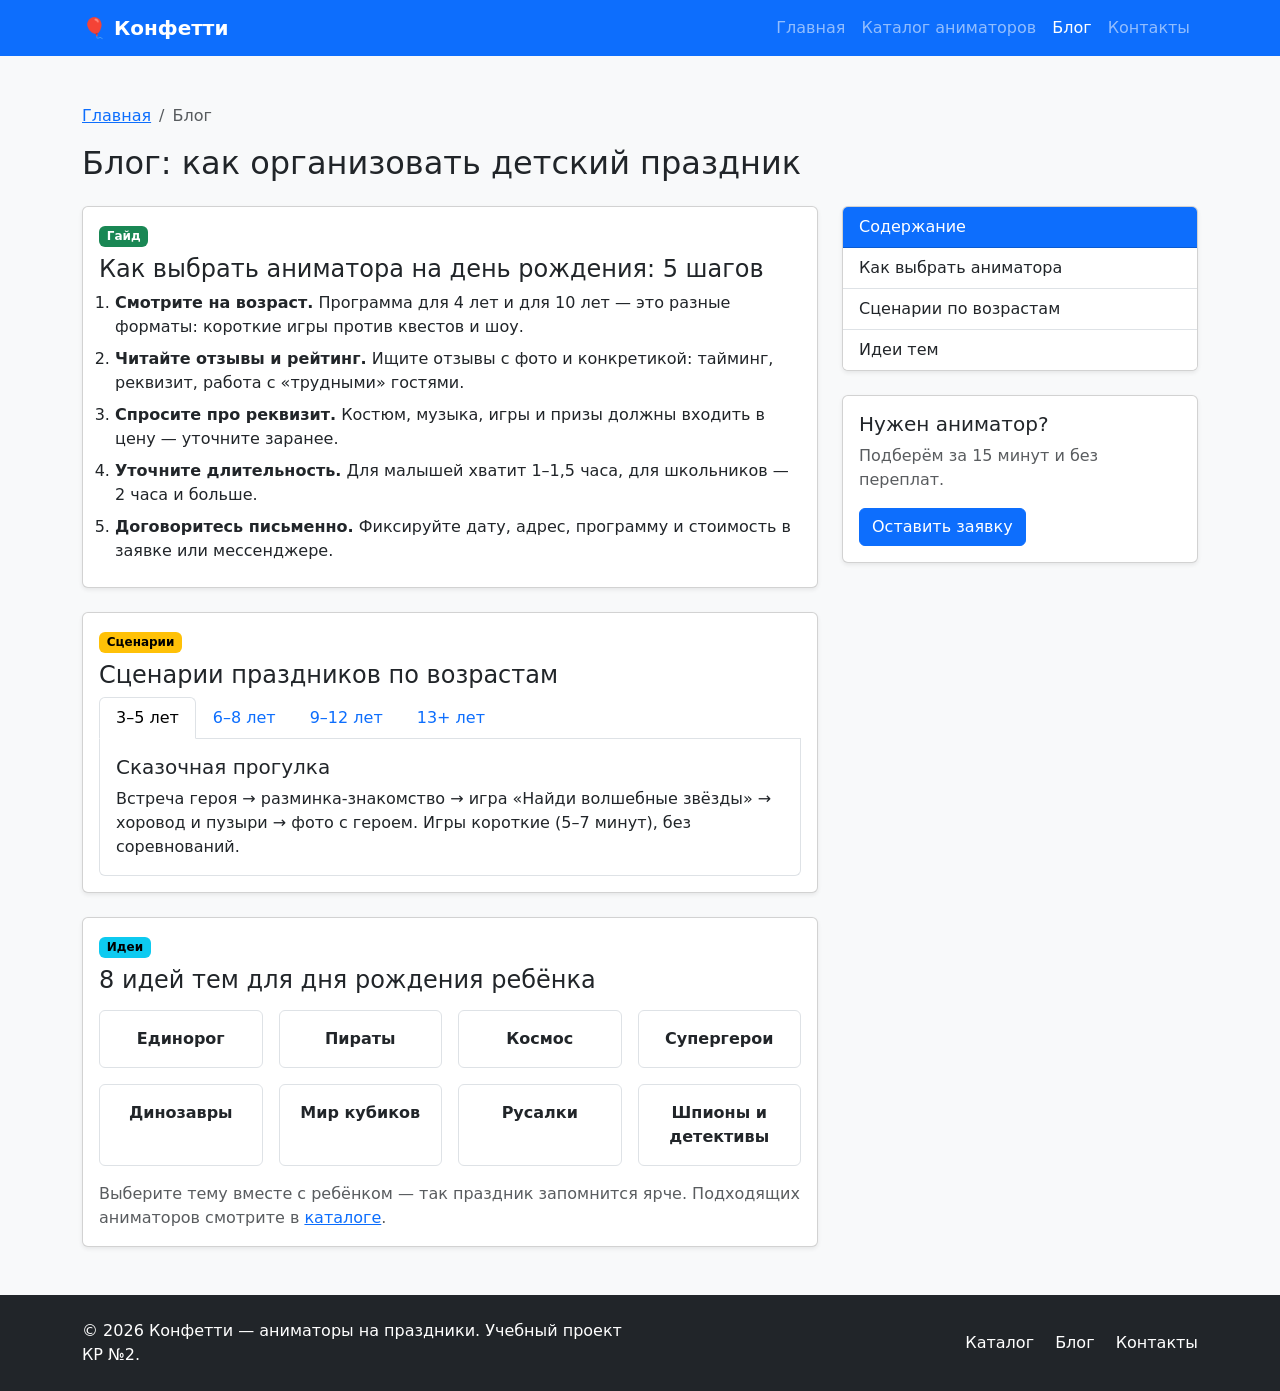
==== blog.html @ 1de1bdcc "Work site" ====
<!DOCTYPE html>
<html lang="ru">
  <head>
    <meta charset="UTF-8">
    <meta name="viewport" content="width=device-width, initial-scale=1.0">
    <title>Как выбрать аниматора и провести день рождения ребёнка: сценарии и идеи</title>
    <meta
      name="description"
      content="Гайд по выбору аниматора, сценарии праздников для детей 3–13 лет и 8 идей тем для дня рождения."
    >
    <meta
      property="og:title"
      content="Как выбрать аниматора и провести день рождения ребёнка: сценарии и идеи"
    >
    <meta
      property="og:description"
      content="Гайд по выбору аниматора, сценарии праздников для детей 3–13 лет и 8 идей тем для дня рождения."
    >
    <meta property="og:type" content="website">
    <link
      href="https://cdn.jsdelivr.net/npm/bootstrap@5.3.8/dist/css/bootstrap.min.css"
      rel="stylesheet"
    >
    <link
      rel="icon"
      href="data:image/svg+xml,%3Csvg xmlns='http://www.w3.org/2000/svg' viewBox='0 0 100 100'%3E%3Ctext y='.9em' font-size='90'%3E🎈%3C/text%3E%3C/svg%3E"
    >
    <link rel="stylesheet" href="css/custom.css">
    <script type="application/ld+json">
      {
        "@context": "https://schema.org",
        "@type": "Blog",
        "name": "Блог Конфетти",
        "description": "Как выбрать аниматора, сценарии праздников по возрастам и идеи тем для дня рождения"
      }
    </script>
  </head>
  <body class="bg-light">
    <a class="visually-hidden-focusable" href="#main">Перейти к содержимому</a>

    <nav class="navbar navbar-expand-lg navbar-dark bg-primary sticky-top">
      <div class="container">
        <a class="navbar-brand fw-bold" href="index.html">🎈 Конфетти</a>
        <button
          class="navbar-toggler"
          type="button"
          data-bs-toggle="collapse"
          data-bs-target="#mainNavbar"
          aria-controls="mainNavbar"
          aria-expanded="false"
          aria-label="Переключить навигацию"
        >
          <span class="navbar-toggler-icon"></span>
        </button>
        <div class="collapse navbar-collapse" id="mainNavbar">
          <ul class="navbar-nav ms-auto align-items-lg-center">
            <li class="nav-item">
              <a class="nav-link" href="index.html">Главная</a>
            </li>
            <li class="nav-item">
              <a class="nav-link" href="catalog.html">Каталог аниматоров</a>
            </li>
            <li class="nav-item">
              <a class="nav-link active" aria-current="page" href="blog.html">Блог</a>
            </li>
            <li class="nav-item">
              <a class="nav-link" href="contacts.html">Контакты</a>
            </li>
          </ul>
        </div>
      </div>
    </nav>
    <main id="main" class="container my-5">
      <nav aria-label="breadcrumb">
        <ol class="breadcrumb">
          <li class="breadcrumb-item">
            <a href="index.html">Главная</a>
          </li>
          <li class="breadcrumb-item active" aria-current="page">Блог</li>
        </ol>
      </nav>
      <h1 class="h2 mb-4">Блог: как организовать детский праздник</h1>
      <div class="row g-4">
        <div class="col-12 col-lg-8">
          <!-- Статья: как выбрать аниматора -->
          <article class="card shadow-sm mb-4" id="how-to-choose">
            <div class="card-body">
              <span class="badge text-bg-success mb-2">Гайд</span>
              <h2 class="h4">Как выбрать аниматора на день рождения: 5 шагов</h2>
              <ol class="mb-0 ps-3">
                <li class="mb-2">
                  <strong>Смотрите на возраст.</strong> Программа для 4 лет и для 10 лет — это разные форматы: короткие игры против квестов и шоу.
                </li>
                <li class="mb-2">
                  <strong>Читайте отзывы и рейтинг.</strong> Ищите отзывы с фото и конкретикой: тайминг, реквизит, работа с «трудными» гостями.
                </li>
                <li class="mb-2">
                  <strong>Спросите про реквизит.</strong> Костюм, музыка, игры и призы должны входить в цену — уточните заранее.
                </li>
                <li class="mb-2">
                  <strong>Уточните длительность.</strong> Для малышей хватит 1–1,5 часа, для школьников — 2 часа и больше.
                </li>
                <li class="mb-2">
                  <strong>Договоритесь письменно.</strong> Фиксируйте дату, адрес, программу и стоимость в заявке или мессенджере.
                </li>
              </ol>
            </div>
          </article>

          <article class="card shadow-sm mb-4" id="scenarios">
            <div class="card-body">
              <span class="badge text-bg-warning mb-2">Сценарии</span>
              <h2 class="h4">Сценарии праздников по возрастам</h2>
              <ul class="nav nav-tabs" role="tablist">
                <li class="nav-item" role="presentation">
                  <button
                    class="nav-link active"
                    data-bs-toggle="tab"
                    data-bs-target="#a3"
                    type="button"
                    role="tab"
                    aria-controls="a3"
                    aria-selected="true"
                  >
                    3–5 лет
                  </button>
                </li>
                <li class="nav-item" role="presentation">
                  <button
                    class="nav-link"
                    data-bs-toggle="tab"
                    data-bs-target="#a6"
                    type="button"
                    role="tab"
                    aria-controls="a6"
                    aria-selected="false"
                  >
                    6–8 лет
                  </button>
                </li>
                <li class="nav-item" role="presentation">
                  <button
                    class="nav-link"
                    data-bs-toggle="tab"
                    data-bs-target="#a9"
                    type="button"
                    role="tab"
                    aria-controls="a9"
                    aria-selected="false"
                  >
                    9–12 лет
                  </button>
                </li>
                <li class="nav-item" role="presentation">
                  <button
                    class="nav-link"
                    data-bs-toggle="tab"
                    data-bs-target="#a13"
                    type="button"
                    role="tab"
                    aria-controls="a13"
                    aria-selected="false"
                  >
                    13+ лет
                  </button>
                </li>
              </ul>
              <div class="tab-content border border-top-0 rounded-bottom">
                <div class="tab-pane fade show active p-3" id="a3" role="tabpanel">
                  <h3 class="h5">Сказочная прогулка</h3>
                  <p class="mb-0">
                    Встреча героя → разминка-знакомство → игра «Найди волшебные звёзды» → хоровод и
                    пузыри → фото с героем. Игры короткие (5–7 минут), без соревнований.
                  </p>
                </div>
                <div class="tab-pane fade p-3" id="a6" role="tabpanel">
                  <h3 class="h5">Квест «Тайна сокровищ»</h3>
                  <p class="mb-0">
                    Письмо от пирата → 5 станций с заданиями → сбор частей карты → поиск клада →
                    вручение «дипломов». Командные игры и эстафеты.
                  </p>
                </div>
                <div class="tab-pane fade p-3" id="a9" role="tabpanel">
                  <h3 class="h5">Научное шоу и лаборатория</h3>
                  <p class="mb-0">
                    Шоу опытов → дети проводят эксперименты сами → викторина → «изобретатели года».
                    Добавьте челлендж на ловкость.
                  </p>
                </div>
                <div class="tab-pane fade p-3" id="a13" role="tabpanel">
                  <h3 class="h5">Дискотека и командный челлендж</h3>
                  <p class="mb-0">
                    Мини-квест на командообразование → танцевальный баттл → фотозона → караоке. Без
                    «детских» конкурсов.
                  </p>
                </div>
              </div>
            </div>
          </article>

          <article class="card shadow-sm" id="ideas">
            <div class="card-body">
              <span class="badge text-bg-info mb-2">Идеи</span>
              <h2 class="h4 mb-3">8 идей тем для дня рождения ребёнка</h2>
              <div class="row g-3">
                <div class="col-6 col-md-3">
                  <div class="p-3 bg-white border rounded text-center h-100">
                    <span class="fw-semibold">Единорог</span>
                  </div>
                </div>
                <div class="col-6 col-md-3">
                  <div class="p-3 bg-white border rounded text-center h-100">
                    <span class="fw-semibold">Пираты</span>
                  </div>
                </div>
                <div class="col-6 col-md-3">
                  <div class="p-3 bg-white border rounded text-center h-100">
                    <span class="fw-semibold">Космос</span>
                  </div>
                </div>
                <div class="col-6 col-md-3">
                  <div class="p-3 bg-white border rounded text-center h-100">
                    <span class="fw-semibold">Супергерои</span>
                  </div>
                </div>
                <div class="col-6 col-md-3">
                  <div class="p-3 bg-white border rounded text-center h-100">
                    <span class="fw-semibold">Динозавры</span>
                  </div>
                </div>
                <div class="col-6 col-md-3">
                  <div class="p-3 bg-white border rounded text-center h-100">
                    <span class="fw-semibold">Мир кубиков</span>
                  </div>
                </div>
                <div class="col-6 col-md-3">
                  <div class="p-3 bg-white border rounded text-center h-100">
                    <span class="fw-semibold">Русалки</span>
                  </div>
                </div>
                <div class="col-6 col-md-3">
                  <div class="p-3 bg-white border rounded text-center h-100">
                    <span class="fw-semibold">Шпионы и детективы</span>
                  </div>
                </div>
              </div>
              <p class="mt-3 mb-0 text-muted">
                Выберите тему вместе с ребёнком — так праздник запомнится ярче. Подходящих аниматоров смотрите в <a href="catalog.html">каталоге</a>.
              </p>
            </div>
          </article>
        </div>

        <aside class="col-12 col-lg-4">
          <div class="card shadow-sm mb-4">
            <div class="card-header bg-primary text-white">Содержание</div>
            <div class="list-group list-group-flush">
              <a class="list-group-item list-group-item-action" href="#how-to-choose">
                Как выбрать аниматора
              </a>
              <a class="list-group-item list-group-item-action" href="#scenarios">
                Сценарии по возрастам
              </a>
              <a class="list-group-item list-group-item-action" href="#ideas">Идеи тем</a>
            </div>
          </div>
          <div class="card shadow-sm">
            <div class="card-body">
              <h2 class="h5">Нужен аниматор?</h2>
              <p class="text-muted">Подберём за 15 минут и без переплат.</p>
              <a class="btn btn-primary" href="contacts.html#order">Оставить заявку</a>
            </div>
          </div>
        </aside>
      </div>
    </main>

    <footer class="bg-dark text-white py-4 mt-5">
      <div class="container">
        <div class="row align-items-center g-3">
          <div class="col-12 col-md-6">
            <p class="mb-0">&copy; 2026 Конфетти — аниматоры на праздники. Учебный проект КР №2.</p>
          </div>
          <div class="col-12 col-md-6 text-md-end">
            <a class="text-white text-decoration-none me-3" href="catalog.html">Каталог</a>
            <a class="text-white text-decoration-none me-3" href="blog.html">Блог</a>
            <a class="text-white text-decoration-none" href="contacts.html">Контакты</a>
          </div>
        </div>
      </div>
    </footer>
    <script src="https://cdn.jsdelivr.net/npm/bootstrap@5.3.8/dist/js/bootstrap.bundle.min.js"></script>
    <script src="js/main.js"></script>
  </body>
</html>
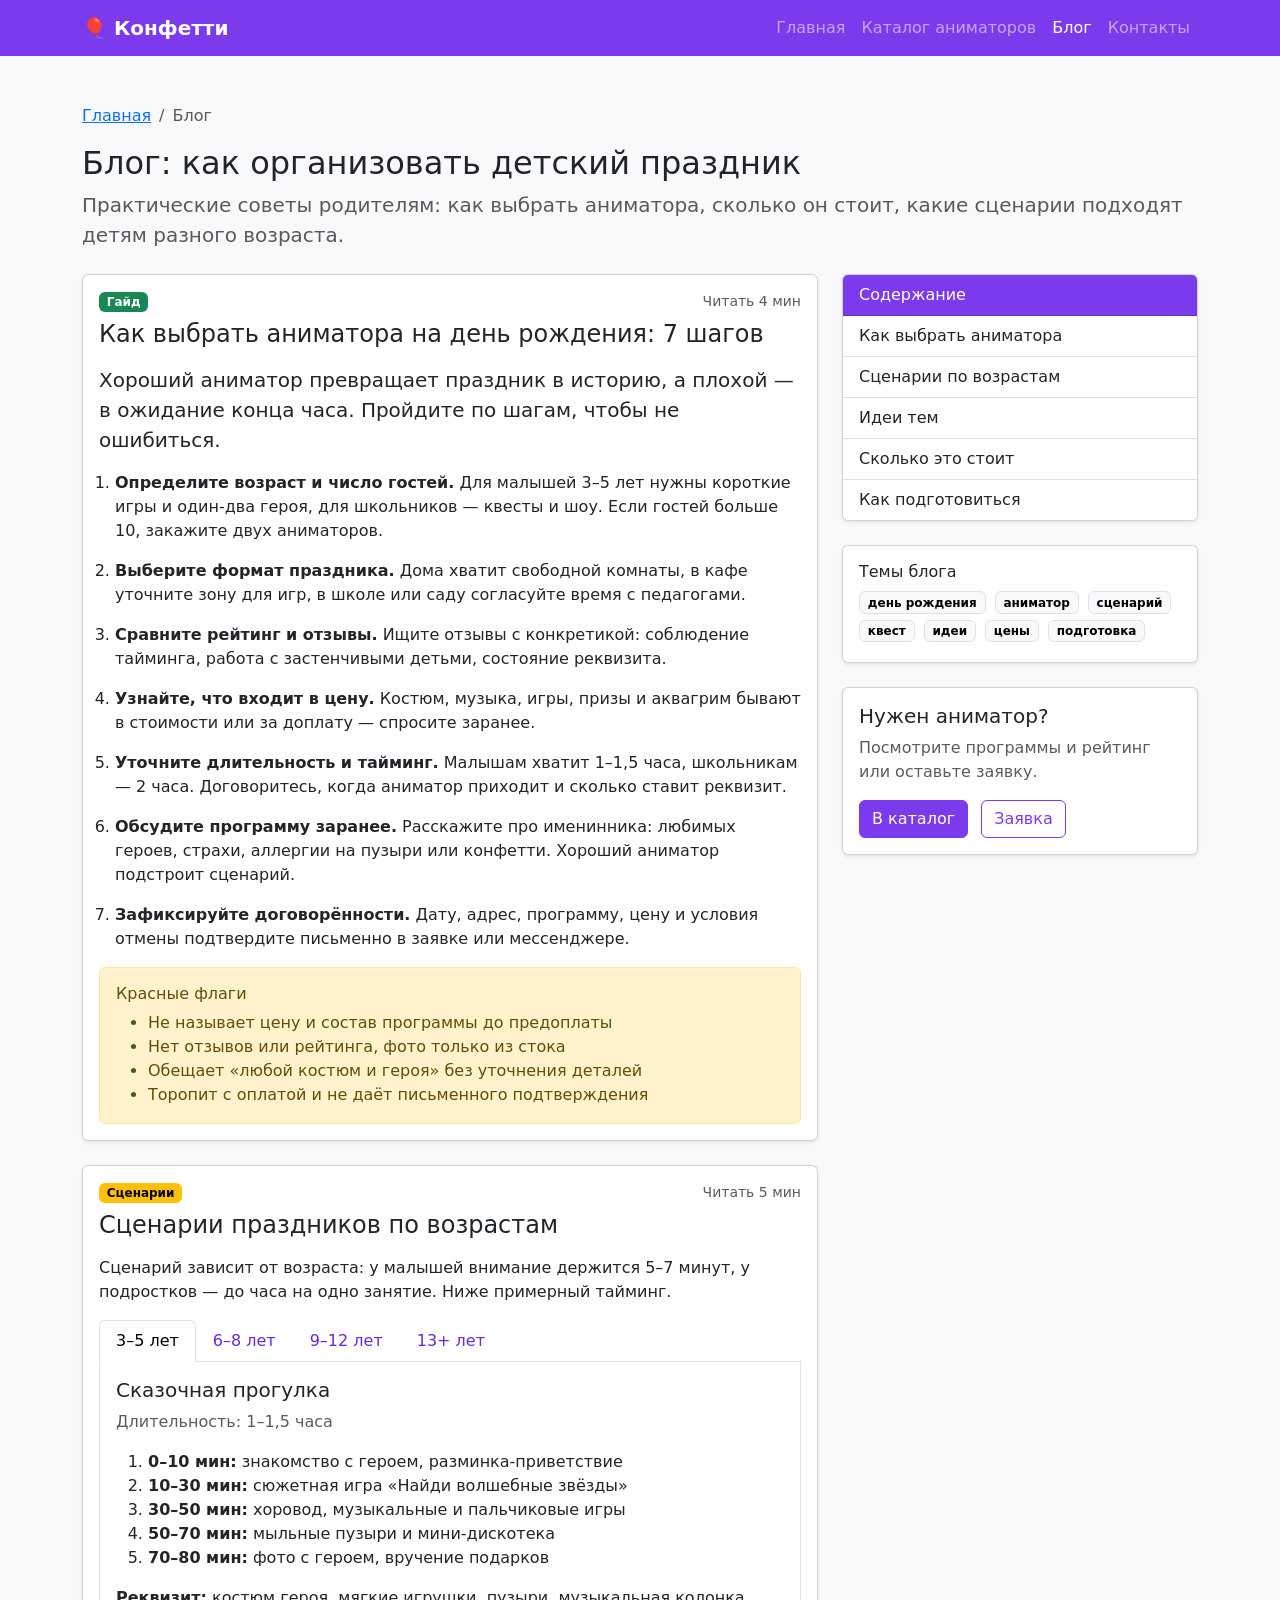
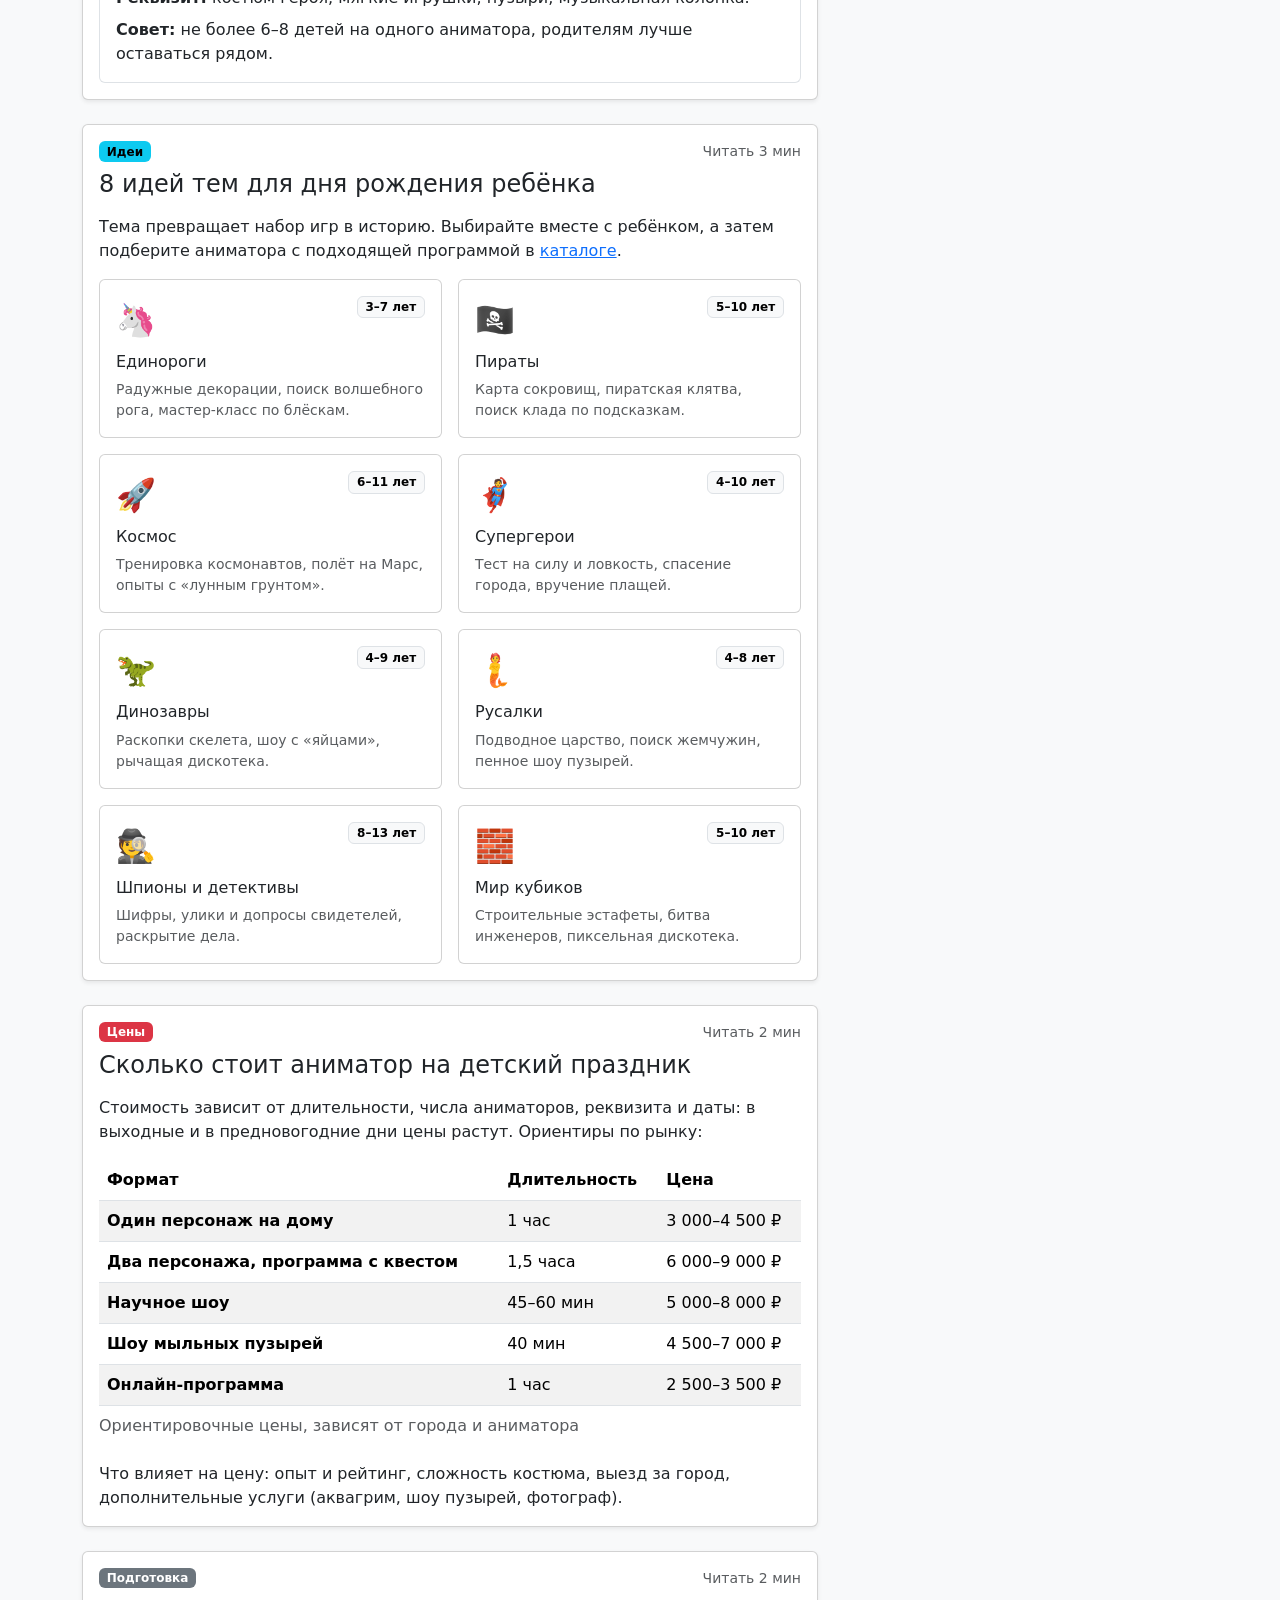
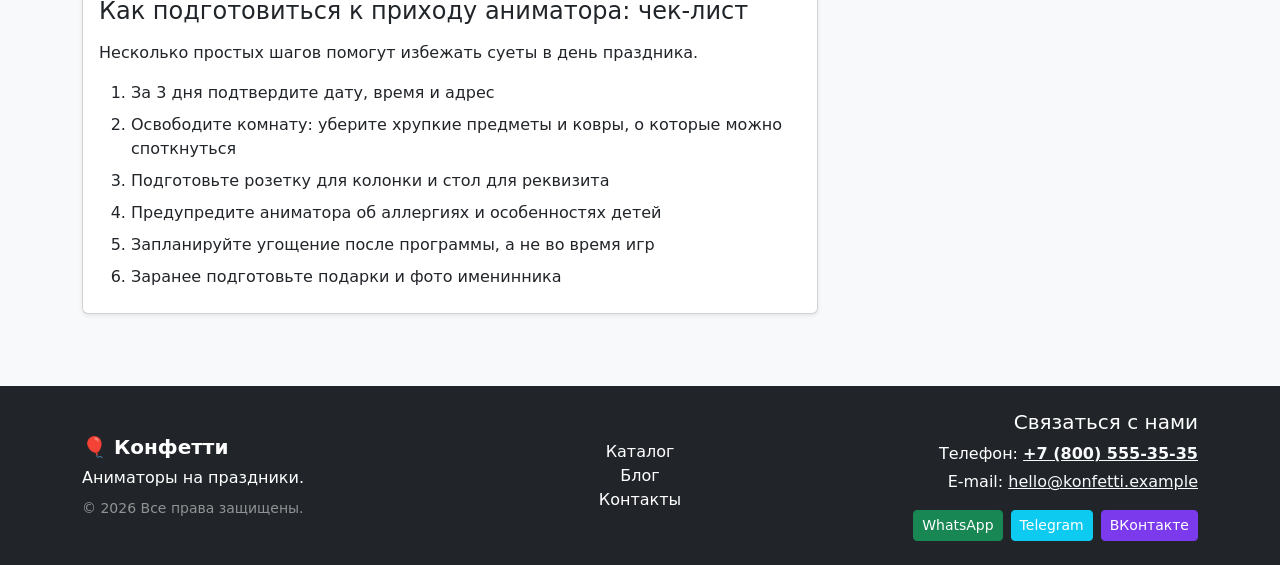
==== commit 4ad04b07: "Done" ====
--- a/blog.html
+++ b/blog.html
@@ -3,18 +3,18 @@
   <head>
     <meta charset="UTF-8">
     <meta name="viewport" content="width=device-width, initial-scale=1.0">
-    <title>Как выбрать аниматора и провести день рождения ребёнка: сценарии и идеи</title>
+    <title>Как выбрать аниматора, цены и сценарии детского праздника — блог Конфетти</title>
     <meta
       name="description"
-      content="Гайд по выбору аниматора, сценарии праздников для детей 3–13 лет и 8 идей тем для дня рождения."
+      content="Гайд по выбору аниматора, ориентировочные цены, сценарии праздников для детей 3–13 лет, идеи тем и чек-лист подготовки."
     >
     <meta
       property="og:title"
-      content="Как выбрать аниматора и провести день рождения ребёнка: сценарии и идеи"
+      content="Как выбрать аниматора, цены и сценарии детского праздника — блог Конфетти"
     >
     <meta
       property="og:description"
-      content="Гайд по выбору аниматора, сценарии праздников для детей 3–13 лет и 8 идей тем для дня рождения."
+      content="Гайд по выбору аниматора, ориентировочные цены, сценарии праздников для детей 3–13 лет, идеи тем и чек-лист подготовки."
     >
     <meta property="og:type" content="website">
     <link
@@ -31,13 +31,28 @@
         "@context": "https://schema.org",
         "@type": "Blog",
         "name": "Блог Конфетти",
-        "description": "Как выбрать аниматора, сценарии праздников по возрастам и идеи тем для дня рождения"
+        "description": "Как выбрать аниматора, сценарии праздников по возрастам, идеи тем и цены",
+        "blogPost": [
+          {
+            "@type": "BlogPosting",
+            "headline": "Как выбрать аниматора на день рождения: 7 шагов"
+          },
+          {
+            "@type": "BlogPosting",
+            "headline": "Сценарии праздников по возрастам"
+          },
+          {
+            "@type": "BlogPosting",
+            "headline": "Сколько стоит аниматор на детский праздник"
+          }
+        ]
       }
     </script>
   </head>
   <body class="bg-light">
     <a class="visually-hidden-focusable" href="#main">Перейти к содержимому</a>
 
+    <!-- Шапка: навигация -->
     <nav class="navbar navbar-expand-lg navbar-dark bg-primary sticky-top">
       <div class="container">
         <a class="navbar-brand fw-bold" href="index.html">🎈 Конфетти</a>
@@ -79,38 +94,72 @@
           <li class="breadcrumb-item active" aria-current="page">Блог</li>
         </ol>
       </nav>
-      <h1 class="h2 mb-4">Блог: как организовать детский праздник</h1>
+      <h1 class="h2 mb-2">Блог: как организовать детский праздник</h1>
+      <p class="lead text-muted mb-4">
+        Практические советы родителям: как выбрать аниматора, сколько он стоит, какие сценарии
+        подходят детям разного возраста.
+      </p>
       <div class="row g-4">
         <div class="col-12 col-lg-8">
-          <!-- Статья: как выбрать аниматора -->
+          <!-- Статья: Гайд -->
           <article class="card shadow-sm mb-4" id="how-to-choose">
             <div class="card-body">
-              <span class="badge text-bg-success mb-2">Гайд</span>
-              <h2 class="h4">Как выбрать аниматора на день рождения: 5 шагов</h2>
-              <ol class="mb-0 ps-3">
-                <li class="mb-2">
-                  <strong>Смотрите на возраст.</strong> Программа для 4 лет и для 10 лет — это разные форматы: короткие игры против квестов и шоу.
-                </li>
-                <li class="mb-2">
-                  <strong>Читайте отзывы и рейтинг.</strong> Ищите отзывы с фото и конкретикой: тайминг, реквизит, работа с «трудными» гостями.
-                </li>
-                <li class="mb-2">
-                  <strong>Спросите про реквизит.</strong> Костюм, музыка, игры и призы должны входить в цену — уточните заранее.
-                </li>
-                <li class="mb-2">
-                  <strong>Уточните длительность.</strong> Для малышей хватит 1–1,5 часа, для школьников — 2 часа и больше.
-                </li>
-                <li class="mb-2">
-                  <strong>Договоритесь письменно.</strong> Фиксируйте дату, адрес, программу и стоимость в заявке или мессенджере.
+              <div class="d-flex justify-content-between align-items-center mb-2">
+                <span class="badge text-bg-success">Гайд</span>
+                <span class="text-muted small">Читать 4 мин</span>
+              </div>
+              <h2 class="h4 mb-3">Как выбрать аниматора на день рождения: 7 шагов</h2>
+              <p class="lead">
+                Хороший аниматор превращает праздник в историю, а плохой — в ожидание конца часа.
+                Пройдите по шагам, чтобы не ошибиться.
+              </p>
+              <ol class="ps-3">
+                <li class="mb-3">
+                  <strong>Определите возраст и число гостей.</strong> Для малышей 3–5 лет нужны короткие игры и один-два героя, для школьников — квесты и шоу. Если гостей больше 10, закажите двух аниматоров.
+                </li>
+                <li class="mb-3">
+                  <strong>Выберите формат праздника.</strong> Дома хватит свободной комнаты, в кафе уточните зону для игр, в школе или саду согласуйте время с педагогами.
+                </li>
+                <li class="mb-3">
+                  <strong>Сравните рейтинг и отзывы.</strong> Ищите отзывы с конкретикой: соблюдение тайминга, работа с застенчивыми детьми, состояние реквизита.
+                </li>
+                <li class="mb-3">
+                  <strong>Узнайте, что входит в цену.</strong> Костюм, музыка, игры, призы и аквагрим бывают в стоимости или за доплату — спросите заранее.
+                </li>
+                <li class="mb-3">
+                  <strong>Уточните длительность и тайминг.</strong> Малышам хватит 1–1,5 часа, школьникам — 2 часа. Договоритесь, когда аниматор приходит и сколько ставит реквизит.
+                </li>
+                <li class="mb-3">
+                  <strong>Обсудите программу заранее.</strong> Расскажите про именинника: любимых героев, страхи, аллергии на пузыри или конфетти. Хороший аниматор подстроит сценарий.
+                </li>
+                <li class="mb-3">
+                  <strong>Зафиксируйте договорённости.</strong> Дату, адрес, программу, цену и условия отмены подтвердите письменно в заявке или мессенджере.
                 </li>
               </ol>
+              <div class="alert alert-warning mb-0" role="alert">
+                <h3 class="h6">Красные флаги</h3>
+                <ul class="mb-0">
+                  <li>Не называет цену и состав программы до предоплаты</li>
+                  <li>Нет отзывов или рейтинга, фото только из стока</li>
+                  <li>Обещает «любой костюм и героя» без уточнения деталей</li>
+                  <li>Торопит с оплатой и не даёт письменного подтверждения</li>
+                </ul>
+              </div>
             </div>
           </article>
 
+          <!-- Статья: Сценарии -->
           <article class="card shadow-sm mb-4" id="scenarios">
             <div class="card-body">
-              <span class="badge text-bg-warning mb-2">Сценарии</span>
-              <h2 class="h4">Сценарии праздников по возрастам</h2>
+              <div class="d-flex justify-content-between align-items-center mb-2">
+                <span class="badge text-bg-warning">Сценарии</span>
+                <span class="text-muted small">Читать 5 мин</span>
+              </div>
+              <h2 class="h4 mb-3">Сценарии праздников по возрастам</h2>
+              <p>
+                Сценарий зависит от возраста: у малышей внимание держится 5–7 минут, у подростков —
+                до часа на одно занятие. Ниже примерный тайминг.
+              </p>
               <ul class="nav nav-tabs" role="tablist">
                 <li class="nav-item" role="presentation">
                   <button
@@ -168,89 +217,284 @@
               <div class="tab-content border border-top-0 rounded-bottom">
                 <div class="tab-pane fade show active p-3" id="a3" role="tabpanel">
                   <h3 class="h5">Сказочная прогулка</h3>
+                  <p class="text-muted">Длительность: 1–1,5 часа</p>
+                  <ol>
+                    <li><strong>0–10 мин:</strong> знакомство с героем, разминка-приветствие</li>
+                    <li><strong>10–30 мин:</strong> сюжетная игра «Найди волшебные звёзды»</li>
+                    <li><strong>30–50 мин:</strong> хоровод, музыкальные и пальчиковые игры</li>
+                    <li><strong>50–70 мин:</strong> мыльные пузыри и мини-дискотека</li>
+                    <li><strong>70–80 мин:</strong> фото с героем, вручение подарков</li>
+                  </ol>
+                  <p class="mb-2">
+                    <strong>Реквизит:</strong> костюм героя, мягкие игрушки, пузыри, музыкальная колонка.
+                  </p>
                   <p class="mb-0">
-                    Встреча героя → разминка-знакомство → игра «Найди волшебные звёзды» → хоровод и
-                    пузыри → фото с героем. Игры короткие (5–7 минут), без соревнований.
+                    <strong>Совет:</strong> не более 6–8 детей на одного аниматора, родителям лучше оставаться рядом.
                   </p>
                 </div>
                 <div class="tab-pane fade p-3" id="a6" role="tabpanel">
                   <h3 class="h5">Квест «Тайна сокровищ»</h3>
+                  <p class="text-muted">Длительность: 1,5–2 часа</p>
+                  <ol>
+                    <li><strong>0–10 мин:</strong> письмо от пирата и разделение на команды</li>
+                    <li><strong>10–70 мин:</strong> 5 станций с заданиями и эстафетами</li>
+                    <li><strong>70–90 мин:</strong> сбор частей карты и поиск клада</li>
+                    <li><strong>90–110 мин:</strong> конкурс на лучший пиратский танец, дипломы</li>
+                  </ol>
+                  <p class="mb-2">
+                    <strong>Реквизит:</strong> карта, сундук с призами, бандан и повязки, реквизит для станций.
+                  </p>
                   <p class="mb-0">
-                    Письмо от пирата → 5 станций с заданиями → сбор частей карты → поиск клада →
-                    вручение «дипломов». Командные игры и эстафеты.
+                    <strong>Совет:</strong> готовьте простор: квесту нужна вся квартира или зал.
                   </p>
                 </div>
                 <div class="tab-pane fade p-3" id="a9" role="tabpanel">
                   <h3 class="h5">Научное шоу и лаборатория</h3>
+                  <p class="text-muted">Длительность: 2 часа</p>
+                  <ol>
+                    <li>
+                      <strong>0–25 мин:</strong> шоу опытов: сухой лёд, «слоновья зубная паста»
+                    </li>
+                    <li><strong>25–75 мин:</strong> дети проводят безопасные эксперименты</li>
+                    <li><strong>75–100 мин:</strong> викторина по увиденному</li>
+                    <li><strong>100–120 мин:</strong> награждение «изобретателей года»</li>
+                  </ol>
+                  <p class="mb-2">
+                    <strong>Реквизит:</strong> халаты и очки, наборы для опытов, стол с влагостойким покрытием.
+                  </p>
                   <p class="mb-0">
-                    Шоу опытов → дети проводят эксперименты сами → викторина → «изобретатели года».
-                    Добавьте челлендж на ловкость.
+                    <strong>Совет:</strong> опыты с жидкостями проводите на кухне или на застеленном столе.
                   </p>
                 </div>
                 <div class="tab-pane fade p-3" id="a13" role="tabpanel">
                   <h3 class="h5">Дискотека и командный челлендж</h3>
+                  <p class="text-muted">Длительность: 2–3 часа</p>
+                  <ol>
+                    <li><strong>0–30 мин:</strong> командообразующая мини-игра</li>
+                    <li><strong>30–90 мин:</strong> челленджи, танцевальный баттл</li>
+                    <li><strong>90–150 мин:</strong> фотозона, караоке, свободное общение</li>
+                  </ol>
+                  <p class="mb-2">
+                    <strong>Реквизит:</strong> колонка, свет, фотозона, реквизит для челленджей.
+                  </p>
                   <p class="mb-0">
-                    Мини-квест на командообразование → танцевальный баттл → фотозона → караоке. Без
-                    «детских» конкурсов.
+                    <strong>Совет:</strong> не используйте «детские» конкурсы — подросткам нужны вызов и музыка.
                   </p>
                 </div>
               </div>
             </div>
           </article>
 
-          <article class="card shadow-sm" id="ideas">
-            <div class="card-body">
-              <span class="badge text-bg-info mb-2">Идеи</span>
+          <!-- Статья: Идеи -->
+          <article class="card shadow-sm mb-4" id="ideas">
+            <div class="card-body">
+              <div class="d-flex justify-content-between align-items-center mb-2">
+                <span class="badge text-bg-info">Идеи</span>
+                <span class="text-muted small">Читать 3 мин</span>
+              </div>
               <h2 class="h4 mb-3">8 идей тем для дня рождения ребёнка</h2>
+              <p>
+                Тема превращает набор игр в историю. Выбирайте вместе с ребёнком, а затем подберите аниматора с подходящей программой в <a href="catalog.html">каталоге</a>.
+              </p>
               <div class="row g-3">
-                <div class="col-6 col-md-3">
-                  <div class="p-3 bg-white border rounded text-center h-100">
-                    <span class="fw-semibold">Единорог</span>
-                  </div>
-                </div>
-                <div class="col-6 col-md-3">
-                  <div class="p-3 bg-white border rounded text-center h-100">
-                    <span class="fw-semibold">Пираты</span>
-                  </div>
-                </div>
-                <div class="col-6 col-md-3">
-                  <div class="p-3 bg-white border rounded text-center h-100">
-                    <span class="fw-semibold">Космос</span>
-                  </div>
-                </div>
-                <div class="col-6 col-md-3">
-                  <div class="p-3 bg-white border rounded text-center h-100">
-                    <span class="fw-semibold">Супергерои</span>
-                  </div>
-                </div>
-                <div class="col-6 col-md-3">
-                  <div class="p-3 bg-white border rounded text-center h-100">
-                    <span class="fw-semibold">Динозавры</span>
-                  </div>
-                </div>
-                <div class="col-6 col-md-3">
-                  <div class="p-3 bg-white border rounded text-center h-100">
-                    <span class="fw-semibold">Мир кубиков</span>
-                  </div>
-                </div>
-                <div class="col-6 col-md-3">
-                  <div class="p-3 bg-white border rounded text-center h-100">
-                    <span class="fw-semibold">Русалки</span>
-                  </div>
-                </div>
-                <div class="col-6 col-md-3">
-                  <div class="p-3 bg-white border rounded text-center h-100">
-                    <span class="fw-semibold">Шпионы и детективы</span>
-                  </div>
-                </div>
-              </div>
-              <p class="mt-3 mb-0 text-muted">
-                Выберите тему вместе с ребёнком — так праздник запомнится ярче. Подходящих аниматоров смотрите в <a href="catalog.html">каталоге</a>.
+                <div class="col-12 col-md-6">
+                  <div class="card h-100">
+                    <div class="card-body">
+                      <div class="d-flex justify-content-between">
+                        <span class="fs-2">🦄</span>
+                        <span class="badge text-bg-light border align-self-start">3–7 лет</span>
+                      </div>
+                      <h3 class="h6 mt-2">Единороги</h3>
+                      <p class="small text-muted mb-0">
+                        Радужные декорации, поиск волшебного рога, мастер-класс по блёскам.
+                      </p>
+                    </div>
+                  </div>
+                </div>
+                <div class="col-12 col-md-6">
+                  <div class="card h-100">
+                    <div class="card-body">
+                      <div class="d-flex justify-content-between">
+                        <span class="fs-2">🏴‍☠️</span>
+                        <span class="badge text-bg-light border align-self-start">5–10 лет</span>
+                      </div>
+                      <h3 class="h6 mt-2">Пираты</h3>
+                      <p class="small text-muted mb-0">
+                        Карта сокровищ, пиратская клятва, поиск клада по подсказкам.
+                      </p>
+                    </div>
+                  </div>
+                </div>
+                <div class="col-12 col-md-6">
+                  <div class="card h-100">
+                    <div class="card-body">
+                      <div class="d-flex justify-content-between">
+                        <span class="fs-2">🚀</span>
+                        <span class="badge text-bg-light border align-self-start">6–11 лет</span>
+                      </div>
+                      <h3 class="h6 mt-2">Космос</h3>
+                      <p class="small text-muted mb-0">
+                        Тренировка космонавтов, полёт на Марс, опыты с «лунным грунтом».
+                      </p>
+                    </div>
+                  </div>
+                </div>
+                <div class="col-12 col-md-6">
+                  <div class="card h-100">
+                    <div class="card-body">
+                      <div class="d-flex justify-content-between">
+                        <span class="fs-2">🦸</span>
+                        <span class="badge text-bg-light border align-self-start">4–10 лет</span>
+                      </div>
+                      <h3 class="h6 mt-2">Супергерои</h3>
+                      <p class="small text-muted mb-0">
+                        Тест на силу и ловкость, спасение города, вручение плащей.
+                      </p>
+                    </div>
+                  </div>
+                </div>
+                <div class="col-12 col-md-6">
+                  <div class="card h-100">
+                    <div class="card-body">
+                      <div class="d-flex justify-content-between">
+                        <span class="fs-2">🦖</span>
+                        <span class="badge text-bg-light border align-self-start">4–9 лет</span>
+                      </div>
+                      <h3 class="h6 mt-2">Динозавры</h3>
+                      <p class="small text-muted mb-0">
+                        Раскопки скелета, шоу с «яйцами», рычащая дискотека.
+                      </p>
+                    </div>
+                  </div>
+                </div>
+                <div class="col-12 col-md-6">
+                  <div class="card h-100">
+                    <div class="card-body">
+                      <div class="d-flex justify-content-between">
+                        <span class="fs-2">🧜</span>
+                        <span class="badge text-bg-light border align-self-start">4–8 лет</span>
+                      </div>
+                      <h3 class="h6 mt-2">Русалки</h3>
+                      <p class="small text-muted mb-0">
+                        Подводное царство, поиск жемчужин, пенное шоу пузырей.
+                      </p>
+                    </div>
+                  </div>
+                </div>
+                <div class="col-12 col-md-6">
+                  <div class="card h-100">
+                    <div class="card-body">
+                      <div class="d-flex justify-content-between">
+                        <span class="fs-2">🕵️</span>
+                        <span class="badge text-bg-light border align-self-start">8–13 лет</span>
+                      </div>
+                      <h3 class="h6 mt-2">Шпионы и детективы</h3>
+                      <p class="small text-muted mb-0">
+                        Шифры, улики и допросы свидетелей, раскрытие дела.
+                      </p>
+                    </div>
+                  </div>
+                </div>
+                <div class="col-12 col-md-6">
+                  <div class="card h-100">
+                    <div class="card-body">
+                      <div class="d-flex justify-content-between">
+                        <span class="fs-2">🧱</span>
+                        <span class="badge text-bg-light border align-self-start">5–10 лет</span>
+                      </div>
+                      <h3 class="h6 mt-2">Мир кубиков</h3>
+                      <p class="small text-muted mb-0">
+                        Строительные эстафеты, битва инженеров, пиксельная дискотека.
+                      </p>
+                    </div>
+                  </div>
+                </div>
+              </div>
+            </div>
+          </article>
+
+          <!-- Статья: Цены -->
+          <article class="card shadow-sm mb-4" id="price">
+            <div class="card-body">
+              <div class="d-flex justify-content-between align-items-center mb-2">
+                <span class="badge text-bg-danger">Цены</span>
+                <span class="text-muted small">Читать 2 мин</span>
+              </div>
+              <h2 class="h4 mb-3">Сколько стоит аниматор на детский праздник</h2>
+              <p>
+                Стоимость зависит от длительности, числа аниматоров, реквизита и даты: в выходные и
+                в предновогодние дни цены растут. Ориентиры по рынку:
               </p>
+              <div class="table-responsive">
+                <table class="table table-striped align-middle">
+                  <caption>Ориентировочные цены, зависят от города и аниматора</caption>
+                  <thead>
+                    <tr>
+                      <th scope="col">Формат</th>
+                      <th scope="col">Длительность</th>
+                      <th scope="col">Цена</th>
+                    </tr>
+                  </thead>
+                  <tbody>
+                    <tr>
+                      <th scope="row">Один персонаж на дому</th>
+                      <td>1 час</td>
+                      <td>3 000–4 500 ₽</td>
+                    </tr>
+                    <tr>
+                      <th scope="row">Два персонажа, программа с квестом</th>
+                      <td>1,5 часа</td>
+                      <td>6 000–9 000 ₽</td>
+                    </tr>
+                    <tr>
+                      <th scope="row">Научное шоу</th>
+                      <td>45–60 мин</td>
+                      <td>5 000–8 000 ₽</td>
+                    </tr>
+                    <tr>
+                      <th scope="row">Шоу мыльных пузырей</th>
+                      <td>40 мин</td>
+                      <td>4 500–7 000 ₽</td>
+                    </tr>
+                    <tr>
+                      <th scope="row">Онлайн-программа</th>
+                      <td>1 час</td>
+                      <td>2 500–3 500 ₽</td>
+                    </tr>
+                  </tbody>
+                </table>
+              </div>
+              <p class="mb-0">
+                Что влияет на цену: опыт и рейтинг, сложность костюма, выезд за город,
+                дополнительные услуги (аквагрим, шоу пузырей, фотограф).
+              </p>
+            </div>
+          </article>
+
+          <!-- Статья: Подготовка -->
+          <article class="card shadow-sm mb-4" id="prepare">
+            <div class="card-body">
+              <div class="d-flex justify-content-between align-items-center mb-2">
+                <span class="badge text-bg-secondary">Подготовка</span>
+                <span class="text-muted small">Читать 2 мин</span>
+              </div>
+              <h2 class="h4 mb-3">Как подготовиться к приходу аниматора: чек-лист</h2>
+              <p>Несколько простых шагов помогут избежать суеты в день праздника.</p>
+              <ol class="mb-0">
+                <li class="mb-2">За 3 дня подтвердите дату, время и адрес</li>
+                <li class="mb-2">
+                  Освободите комнату: уберите хрупкие предметы и ковры, о которые можно споткнуться
+                </li>
+                <li class="mb-2">Подготовьте розетку для колонки и стол для реквизита</li>
+                <li class="mb-2">Предупредите аниматора об аллергиях и особенностях детей</li>
+                <li class="mb-2">Запланируйте угощение после программы, а не во время игр</li>
+                <li class="mb-2">Заранее подготовьте подарки и фото именинника</li>
+              </ol>
             </div>
           </article>
         </div>
 
+        <!-- Боковая колонка -->
         <aside class="col-12 col-lg-4">
           <div class="card shadow-sm mb-4">
             <div class="card-header bg-primary text-white">Содержание</div>
@@ -262,34 +506,85 @@
                 Сценарии по возрастам
               </a>
               <a class="list-group-item list-group-item-action" href="#ideas">Идеи тем</a>
+              <a class="list-group-item list-group-item-action" href="#price">Сколько это стоит</a>
+              <a class="list-group-item list-group-item-action" href="#prepare">
+                Как подготовиться
+              </a>
+            </div>
+          </div>
+          <div class="card shadow-sm mb-4">
+            <div class="card-body">
+              <h2 class="h6">Темы блога</h2>
+              <span class="badge text-bg-light border me-1 mb-1">день рождения</span>
+              <span class="badge text-bg-light border me-1 mb-1">аниматор</span>
+              <span class="badge text-bg-light border me-1 mb-1">сценарий</span>
+              <span class="badge text-bg-light border me-1 mb-1">квест</span>
+              <span class="badge text-bg-light border me-1 mb-1">идеи</span>
+              <span class="badge text-bg-light border me-1 mb-1">цены</span>
+              <span class="badge text-bg-light border me-1 mb-1">подготовка</span>
             </div>
           </div>
           <div class="card shadow-sm">
             <div class="card-body">
               <h2 class="h5">Нужен аниматор?</h2>
-              <p class="text-muted">Подберём за 15 минут и без переплат.</p>
-              <a class="btn btn-primary" href="contacts.html#order">Оставить заявку</a>
+              <p class="text-muted">Посмотрите программы и рейтинг или оставьте заявку.</p>
+              <a class="btn btn-primary me-2" href="catalog.html">В каталог</a>
+              <a class="btn btn-outline-primary" href="contacts.html#order">Заявка</a>
             </div>
           </div>
         </aside>
       </div>
     </main>
 
+    <!-- Подвал -->
     <footer class="bg-dark text-white py-4 mt-5">
       <div class="container">
-        <div class="row align-items-center g-3">
-          <div class="col-12 col-md-6">
-            <p class="mb-0">&copy; 2026 Конфетти — аниматоры на праздники. Учебный проект КР №2.</p>
+        <div class="row align-items-center g-4">
+          <div class="col-12 col-md-4">
+            <a
+              class="fw-bold fs-5 text-white text-decoration-none"
+              href="index.html"
+            >🎈 Конфетти</a>
+            <p class="mb-2 mt-1">Аниматоры на праздники.</p>
+            <p class="mb-0 small text-white-50">&copy; 2026 Все права защищены.</p>
           </div>
-          <div class="col-12 col-md-6 text-md-end">
-            <a class="text-white text-decoration-none me-3" href="catalog.html">Каталог</a>
-            <a class="text-white text-decoration-none me-3" href="blog.html">Блог</a>
-            <a class="text-white text-decoration-none" href="contacts.html">Контакты</a>
+          <nav class="col-12 col-md-4 text-md-center" aria-label="Навигация в подвале">
+            <ul class="list-unstyled mb-0">
+              <li><a class="text-white text-decoration-none" href="catalog.html">Каталог</a></li>
+              <li><a class="text-white text-decoration-none" href="blog.html">Блог</a></li>
+              <li><a class="text-white text-decoration-none" href="contacts.html">Контакты</a></li>
+            </ul>
+          </nav>
+          <div class="col-12 col-md-4 text-md-end">
+            <h2 class="h5">Связаться с нами</h2>
+            <p class="mb-1">
+              Телефон: <a href="tel:+78005553535" class="fw-bold link-light">+7 (800) 555-35-35</a>
+            </p>
+            <p class="mb-3">
+              E-mail: <a href="mailto:hello@konfetti.example" class="link-light">
+                hello@konfetti.example</a>
+            </p>
+            <div class="d-flex flex-wrap gap-2 justify-content-md-end">
+              <a class="btn btn-success btn-sm" href="#" aria-label="WhatsApp">WhatsApp</a>
+              <a class="btn btn-info btn-sm text-white" href="#" aria-label="Telegram">Telegram</a>
+              <a class="btn btn-primary btn-sm" href="#" aria-label="ВКонтакте">ВКонтакте</a>
+            </div>
           </div>
         </div>
       </div>
     </footer>
+
+    <!-- Кнопка «Наверх» -->
+    <button
+      class="to-top"
+      id="toTop"
+      type="button"
+      aria-label="Наверх"
+      title="Наверх"
+    >
+      <span aria-hidden="true">&uarr;</span>
+    </button>
     <script src="https://cdn.jsdelivr.net/npm/bootstrap@5.3.8/dist/js/bootstrap.bundle.min.js"></script>
     <script src="js/main.js"></script>
   </body>
-</html>+</html>
--- a/css/custom.css
+++ b/css/custom.css
@@ -0,0 +1,150 @@
+
+:root {
+  --brand: #7c3aed;
+  --brand-hover: #6d28d9;
+  --brand-active: #5b21b6;
+
+  --bs-primary: var(--brand);
+  --bs-primary-rgb: 124, 58, 237;
+  --bs-link-color: var(--brand-hover);
+  --bs-link-hover-color: var(--brand-active);
+}
+
+
+
+.btn-primary {
+  --bs-btn-bg: var(--brand);
+  --bs-btn-border-color: var(--brand);
+  --bs-btn-hover-bg: var(--brand-hover);
+  --bs-btn-hover-border-color: var(--brand-hover);
+  --bs-btn-active-bg: var(--brand-active);
+  --bs-btn-active-border-color: var(--brand-active);
+}
+
+.btn-outline-primary {
+  --bs-btn-color: var(--brand);
+  --bs-btn-border-color: var(--brand);
+  --bs-btn-hover-bg: var(--brand);
+  --bs-btn-hover-border-color: var(--brand);
+  --bs-btn-active-bg: var(--brand-hover);
+  --bs-btn-active-border-color: var(--brand-hover);
+}
+
+
+
+html {
+  scroll-padding-top: 70px;
+  /* плавная прокрутка по якорным ссылкам и к началу страницы */
+  scroll-behavior: smooth;
+}
+
+body {
+  min-height: 100vh;
+}
+
+
+.hero {
+  background: linear-gradient(135deg, #f3e8ff, #fef3c7);
+}
+
+.card-img-top {
+  height: 200px;
+  object-fit: cover;
+}
+
+.step-num {
+  display: flex;
+  align-items: center;
+  justify-content: center;
+  width: 44px;
+  height: 44px;
+  border-radius: 50%;
+  background: var(--brand);
+  color: #fff;
+  font-weight: 700;
+}
+
+
+
+/* ---------- Плавные переходы между страницами ---------- */
+
+body {
+  animation: page-fade-in 0.4s ease;
+}
+
+body.page-leave {
+  opacity: 0;
+  transition: opacity 0.3s ease;
+}
+
+@keyframes page-fade-in {
+  from { opacity: 0; }
+  to { opacity: 1; }
+}
+
+
+/* ---------- Кнопка «Наверх» ---------- */
+
+.to-top {
+  position: fixed;
+  right: 24px;
+  bottom: 24px;
+  z-index: 1030;
+  display: flex;
+  align-items: center;
+  justify-content: center;
+  width: 48px;
+  height: 48px;
+  border: 0;
+  border-radius: 50%;
+  background: var(--brand);
+  color: #fff;
+  font-size: 24px;
+  line-height: 1;
+  box-shadow: 0 4px 12px rgba(0, 0, 0, 0.25);
+  cursor: pointer;
+  opacity: 0;
+  visibility: hidden;
+  transform: translateY(12px);
+  transition: opacity 0.3s, visibility 0.3s, transform 0.3s, background-color 0.2s;
+}
+
+.to-top.is-visible {
+  opacity: 1;
+  visibility: visible;
+  transform: translateY(0);
+}
+
+.to-top:hover {
+  background: var(--brand-hover);
+}
+
+.to-top:active {
+  background: var(--brand-active);
+}
+
+
+:focus-visible {
+  outline: 3px solid #f59e0b;
+  outline-offset: 2px;
+}
+
+@media (prefers-reduced-motion: reduce) {
+  html {
+    scroll-behavior: auto;
+  }
+
+  body {
+    animation: none;
+  }
+
+  .to-top {
+    transition: none;
+  }
+
+  .fade,
+  .carousel-item,
+  .collapsing {
+    transition: none !important;
+  }
+}
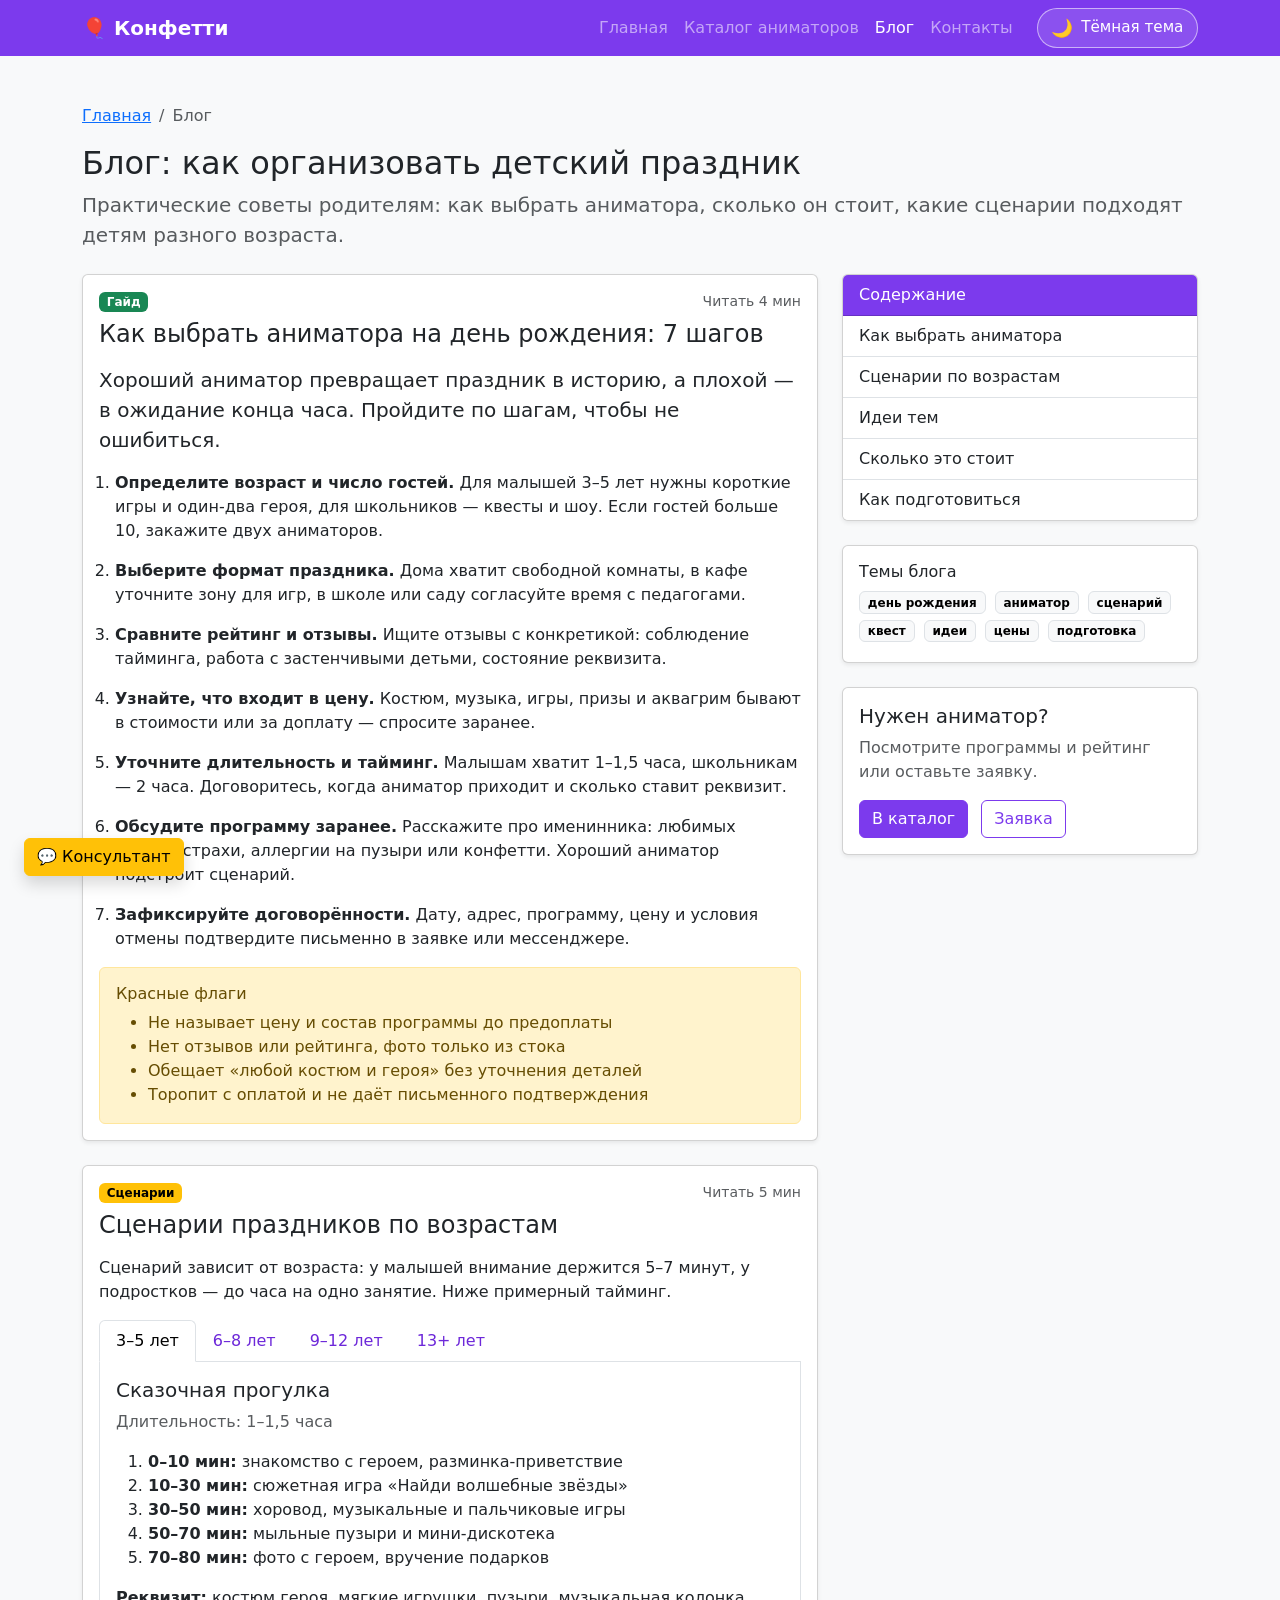
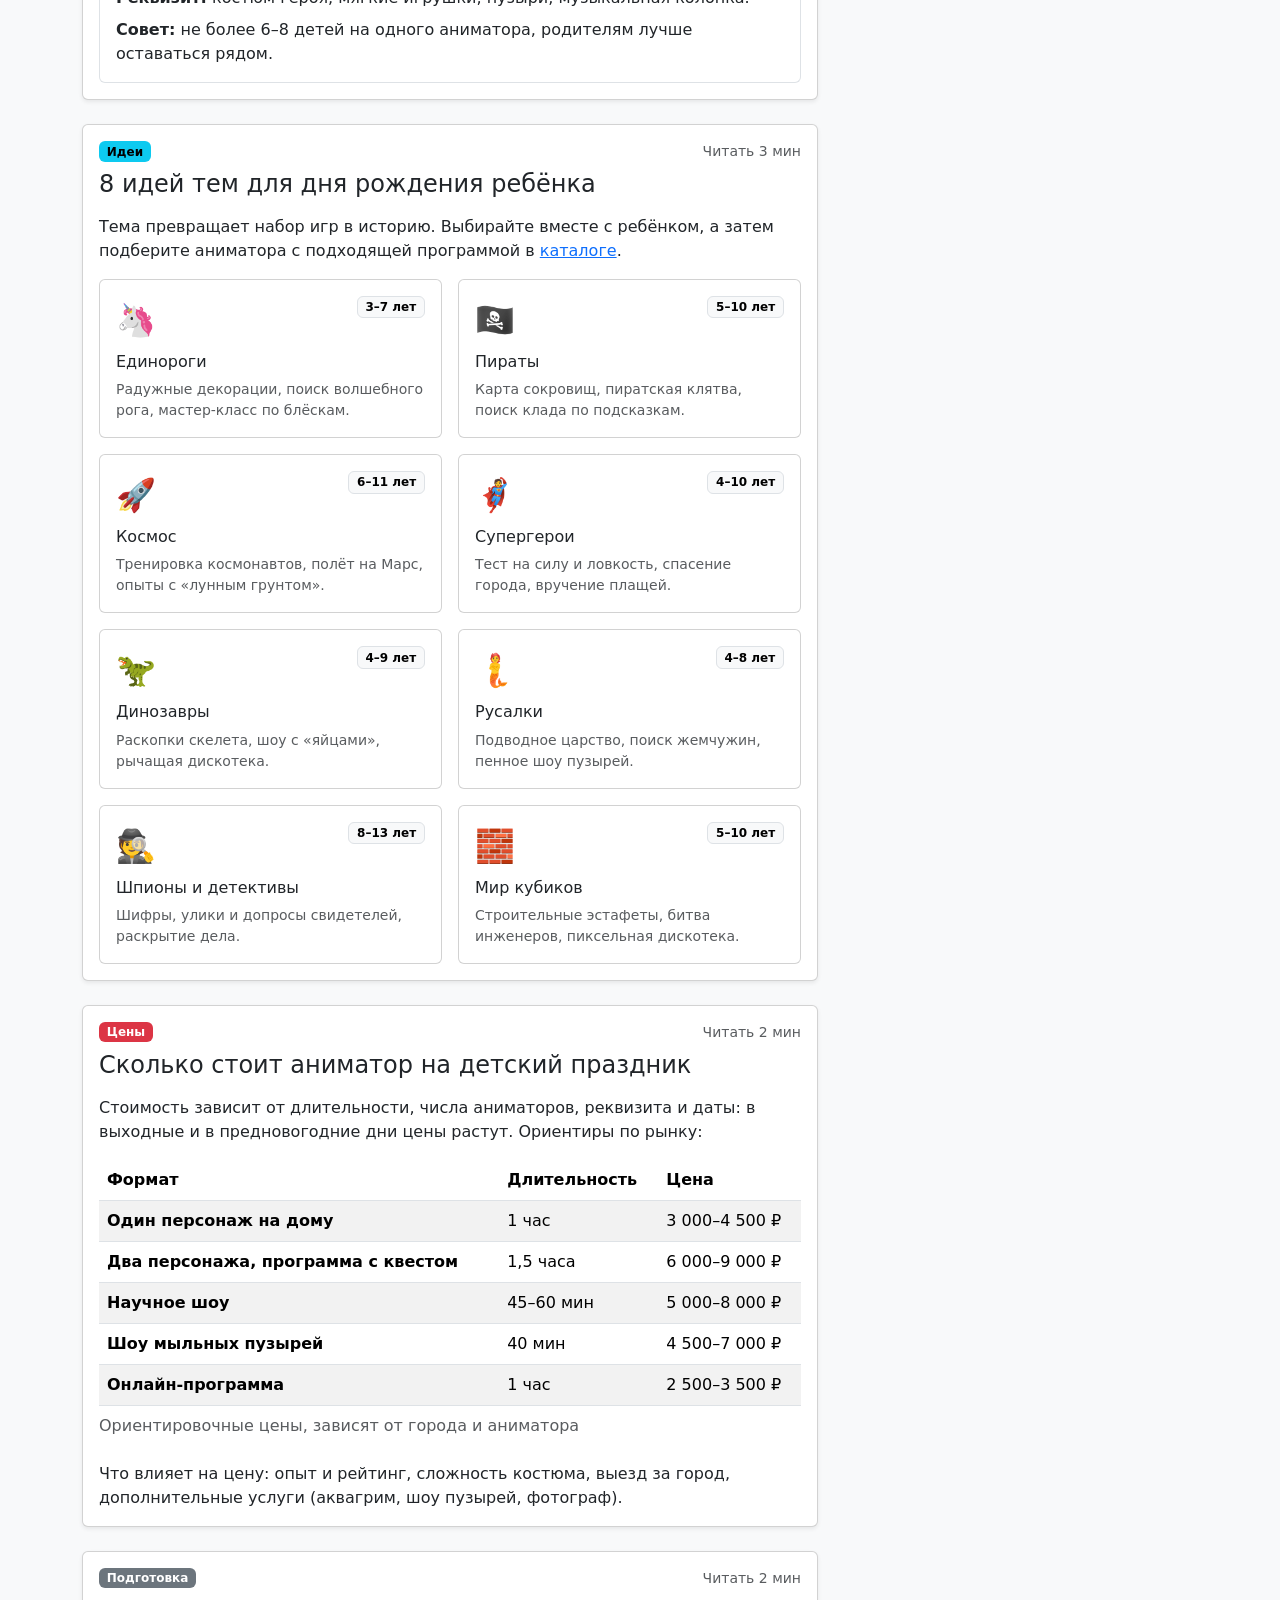
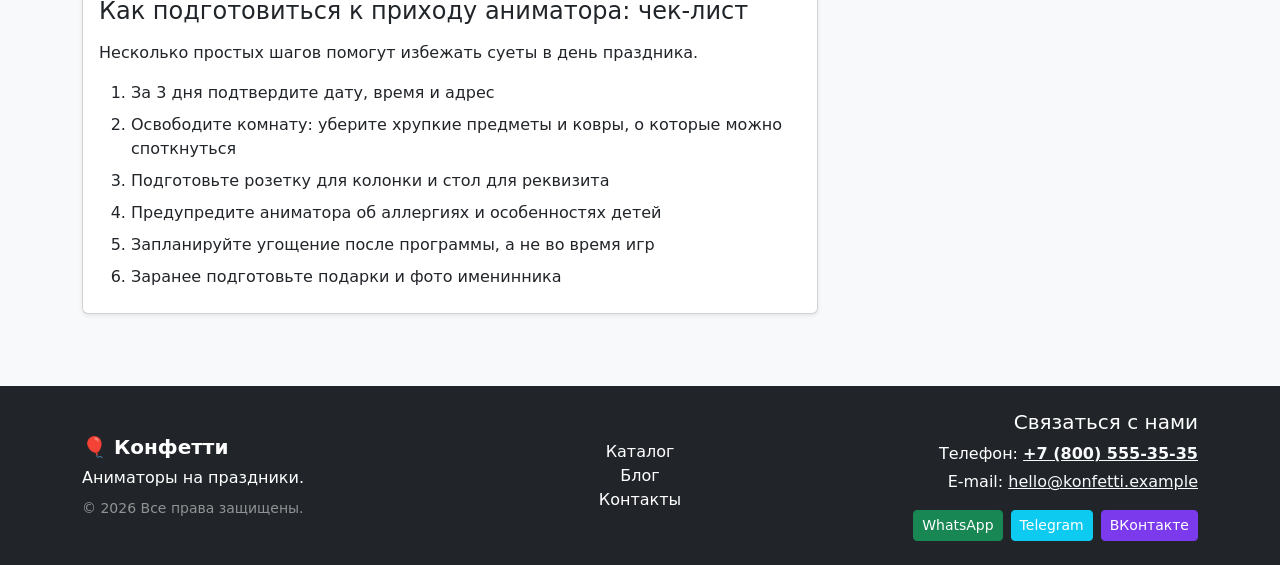
==== commit 4652e372: "Add files via upload" ====
--- a/blog.html
+++ b/blog.html
@@ -52,7 +52,6 @@
   <body class="bg-light">
     <a class="visually-hidden-focusable" href="#main">Перейти к содержимому</a>
 
-    <!-- Шапка: навигация -->
     <nav class="navbar navbar-expand-lg navbar-dark bg-primary sticky-top">
       <div class="container">
         <a class="navbar-brand fw-bold" href="index.html">🎈 Конфетти</a>
@@ -81,6 +80,13 @@
             <li class="nav-item">
               <a class="nav-link" href="contacts.html">Контакты</a>
             </li>
+            <li class="nav-item ms-lg-3 mt-2 mt-lg-0">
+              <button id="themeToggle" class="theme-toggle" type="button"
+                aria-label="Включить тёмную тему" aria-pressed="false">
+                <span class="theme-icon" aria-hidden="true">🌙</span>
+                <span class="d-none d-xl-inline">Тёмная тема</span>
+              </button>
+            </li>
           </ul>
         </div>
       </div>
@@ -101,7 +107,6 @@
       </p>
       <div class="row g-4">
         <div class="col-12 col-lg-8">
-          <!-- Статья: Гайд -->
           <article class="card shadow-sm mb-4" id="how-to-choose">
             <div class="card-body">
               <div class="d-flex justify-content-between align-items-center mb-2">
@@ -148,7 +153,6 @@
             </div>
           </article>
 
-          <!-- Статья: Сценарии -->
           <article class="card shadow-sm mb-4" id="scenarios">
             <div class="card-body">
               <div class="d-flex justify-content-between align-items-center mb-2">
@@ -285,7 +289,6 @@
             </div>
           </article>
 
-          <!-- Статья: Идеи -->
           <article class="card shadow-sm mb-4" id="ideas">
             <div class="card-body">
               <div class="d-flex justify-content-between align-items-center mb-2">
@@ -413,7 +416,6 @@
             </div>
           </article>
 
-          <!-- Статья: Цены -->
           <article class="card shadow-sm mb-4" id="price">
             <div class="card-body">
               <div class="d-flex justify-content-between align-items-center mb-2">
@@ -471,7 +473,6 @@
             </div>
           </article>
 
-          <!-- Статья: Подготовка -->
           <article class="card shadow-sm mb-4" id="prepare">
             <div class="card-body">
               <div class="d-flex justify-content-between align-items-center mb-2">
@@ -494,7 +495,6 @@
           </article>
         </div>
 
-        <!-- Боковая колонка -->
         <aside class="col-12 col-lg-4">
           <div class="card shadow-sm mb-4">
             <div class="card-header bg-primary text-white">Содержание</div>
@@ -536,7 +536,6 @@
       </div>
     </main>
 
-    <!-- Подвал -->
     <footer class="bg-dark text-white py-4 mt-5">
       <div class="container">
         <div class="row align-items-center g-4">
@@ -574,7 +573,6 @@
       </div>
     </footer>
 
-    <!-- Кнопка «Наверх» -->
     <button
       class="to-top"
       id="toTop"
--- a/css/custom.css
+++ b/css/custom.css
@@ -34,7 +34,6 @@
 
 html {
   scroll-padding-top: 70px;
-  /* плавная прокрутка по якорным ссылкам и к началу страницы */
   scroll-behavior: smooth;
 }
 
@@ -66,8 +65,6 @@
 
 
 
-/* ---------- Плавные переходы между страницами ---------- */
-
 body {
   animation: page-fade-in 0.4s ease;
 }
@@ -83,7 +80,6 @@
 }
 
 
-/* ---------- Кнопка «Наверх» ---------- */
 
 .to-top {
   position: fixed;
@@ -148,3 +144,237 @@
     transition: none !important;
   }
 }
+
+
+
+.fav-btn {
+  line-height: 1;
+}
+
+.fav-btn.is-active {
+  color: #dc3545;
+}
+
+.btn-outline-danger.fav-btn.is-active {
+  background: #dc3545;
+  color: #fff;
+}
+
+
+
+.consultant-toggle {
+  position: fixed;
+  left: 24px;
+  bottom: 24px;
+  z-index: 1030;
+}
+
+.consultant-panel {
+  position: fixed;
+  left: 24px; 
+  bottom: 84px;
+  z-index: 1031;
+  width: min(340px, calc(100vw - 48px));
+}
+
+.consultant-log {
+  display: flex;
+  flex-direction: column;
+  gap: 8px;
+  height: 260px;
+  overflow-y: auto;
+}
+
+.consultant-msg {
+  max-width: 85%;
+  padding: 8px 12px;
+  border-radius: 12px;
+  font-size: 0.9rem;
+}
+
+.consultant-msg.is-bot {
+  align-self: flex-start;
+  background: #f1f0f7;
+}
+
+.consultant-msg.is-user {
+  align-self: flex-end;
+  background: var(--brand);
+  color: #fff;
+}
+
+.consultant-toggle,
+.consultant-panel {
+  left: 24px !important;
+  right: auto !important;
+}
+
+/* Переключение цветовой темы */
+html {
+  color-scheme: light;
+}
+
+body,
+.card,
+.card-header,
+.card-footer,
+.form-control,
+.form-select,
+.input-group-text,
+.table,
+.dropdown-menu,
+.modal-content,
+.list-group-item,
+.breadcrumb,
+.nav-tabs .nav-link {
+  transition:
+    background-color 0.35s ease,
+    color 0.35s ease,
+    border-color 0.35s ease,
+    box-shadow 0.35s ease;
+}
+
+.theme-toggle {
+  display: inline-flex;
+  align-items: center;
+  justify-content: center;
+  gap: 0.5rem;
+  min-width: 44px;
+  border: 1px solid rgba(255,255,255,.55);
+  border-radius: 999px;
+  padding: 0.4rem 0.85rem;
+  color: #fff;
+  background: rgba(255,255,255,.12);
+  font-size: .95rem;
+  line-height: 1.4;
+  transition: background-color .25s ease, transform .25s ease, border-color .25s ease;
+}
+.theme-toggle:hover {
+  color: #fff;
+  background: rgba(255,255,255,.24);
+  transform: translateY(-1px);
+}
+.theme-toggle:active { transform: scale(.96); }
+.theme-toggle .theme-icon {
+  display: inline-block;
+  font-size: 1.1rem;
+  transition: transform .35s ease;
+}
+.theme-toggle:hover .theme-icon { transform: rotate(18deg); }
+
+html[data-bs-theme="dark"] {
+  color-scheme: dark;
+}
+html[data-bs-theme="dark"] body,
+html[data-bs-theme="dark"] body.bg-light {
+  background-color: #171923 !important;
+  color: #e7e9f2;
+}
+html[data-bs-theme="dark"] .bg-light {
+  background-color: #202331 !important;
+}
+html[data-bs-theme="dark"] .bg-white {
+  background-color: #242838 !important;
+}
+html[data-bs-theme="dark"] .card,
+html[data-bs-theme="dark"] .card-body,
+html[data-bs-theme="dark"] .card-footer,
+html[data-bs-theme="dark"] .card-header:not(.bg-primary) {
+  background-color: #242838;
+  color: #e7e9f2;
+  border-color: #3a4053;
+}
+html[data-bs-theme="dark"] .text-muted {
+  color: #aeb5c7 !important;
+}
+html[data-bs-theme="dark"] .text-dark {
+  color: #e7e9f2 !important;
+}
+html[data-bs-theme="dark"] .border,
+html[data-bs-theme="dark"] .border-top,
+html[data-bs-theme="dark"] .border-bottom {
+  border-color: #3a4053 !important;
+}
+html[data-bs-theme="dark"] .table {
+  --bs-table-color: #e7e9f2;
+  --bs-table-bg: #242838;
+  --bs-table-striped-bg: #2b3042;
+  --bs-table-striped-color: #e7e9f2;
+  --bs-table-border-color: #3a4053;
+}
+html[data-bs-theme="dark"] .form-control,
+html[data-bs-theme="dark"] .form-select,
+html[data-bs-theme="dark"] .input-group-text {
+  background-color: #1c2030;
+  color: #e7e9f2;
+  border-color: #454c62;
+}
+html[data-bs-theme="dark"] .form-control::placeholder {
+  color: #929bb0;
+}
+html[data-bs-theme="dark"] .form-control:focus,
+html[data-bs-theme="dark"] .form-select:focus {
+  background-color: #202536;
+  color: #fff;
+}
+html[data-bs-theme="dark"] .form-check-input {
+  background-color: #1c2030;
+  border-color: #69728a;
+}
+html[data-bs-theme="dark"] .breadcrumb-item,
+html[data-bs-theme="dark"] .breadcrumb-item.active {
+  color: #aeb5c7;
+}
+html[data-bs-theme="dark"] .breadcrumb-item + .breadcrumb-item::before {
+  color: #8992a8;
+}
+html[data-bs-theme="dark"] .nav-tabs {
+  border-color: #3a4053;
+}
+html[data-bs-theme="dark"] .nav-tabs .nav-link {
+  color: #c5cadd;
+}
+html[data-bs-theme="dark"] .nav-tabs .nav-link.active {
+  color: #fff;
+  background-color: #242838;
+  border-color: #3a4053 #3a4053 #242838;
+}
+html[data-bs-theme="dark"] .tab-content {
+  background-color: #242838;
+  border-color: #3a4053 !important;
+}
+html[data-bs-theme="dark"] .hero {
+  background: linear-gradient(135deg, #302449, #3b3426);
+}
+html[data-bs-theme="dark"] .alert-info {
+  --bs-alert-color: #b9dfff;
+  --bs-alert-bg: #1d3549;
+  --bs-alert-border-color: #31536c;
+}
+html[data-bs-theme="dark"] .alert-warning {
+  --bs-alert-color: #ffe2a3;
+  --bs-alert-bg: #40351f;
+  --bs-alert-border-color: #68552b;
+}
+html[data-bs-theme="dark"] .alert-success {
+  --bs-alert-color: #b8efcf;
+  --bs-alert-bg: #1d3a2d;
+  --bs-alert-border-color: #315d47;
+}
+html[data-bs-theme="dark"] .consultant-msg.is-bot {
+  background: #353b50;
+  color: #e7e9f2;
+}
+html[data-bs-theme="dark"] .ratio iframe {
+  background: #fff;
+}
+html[data-bs-theme="dark"] .btn-close:not(.btn-close-white) {
+  filter: invert(1) grayscale(100%) brightness(200%);
+}
+
+@media (prefers-reduced-motion: reduce) {
+  body, .card, .card-header, .card-footer, .form-control, .form-select,
+  .input-group-text, .table, .theme-toggle, .theme-toggle .theme-icon {
+    transition: none !important;
+  }
+}
